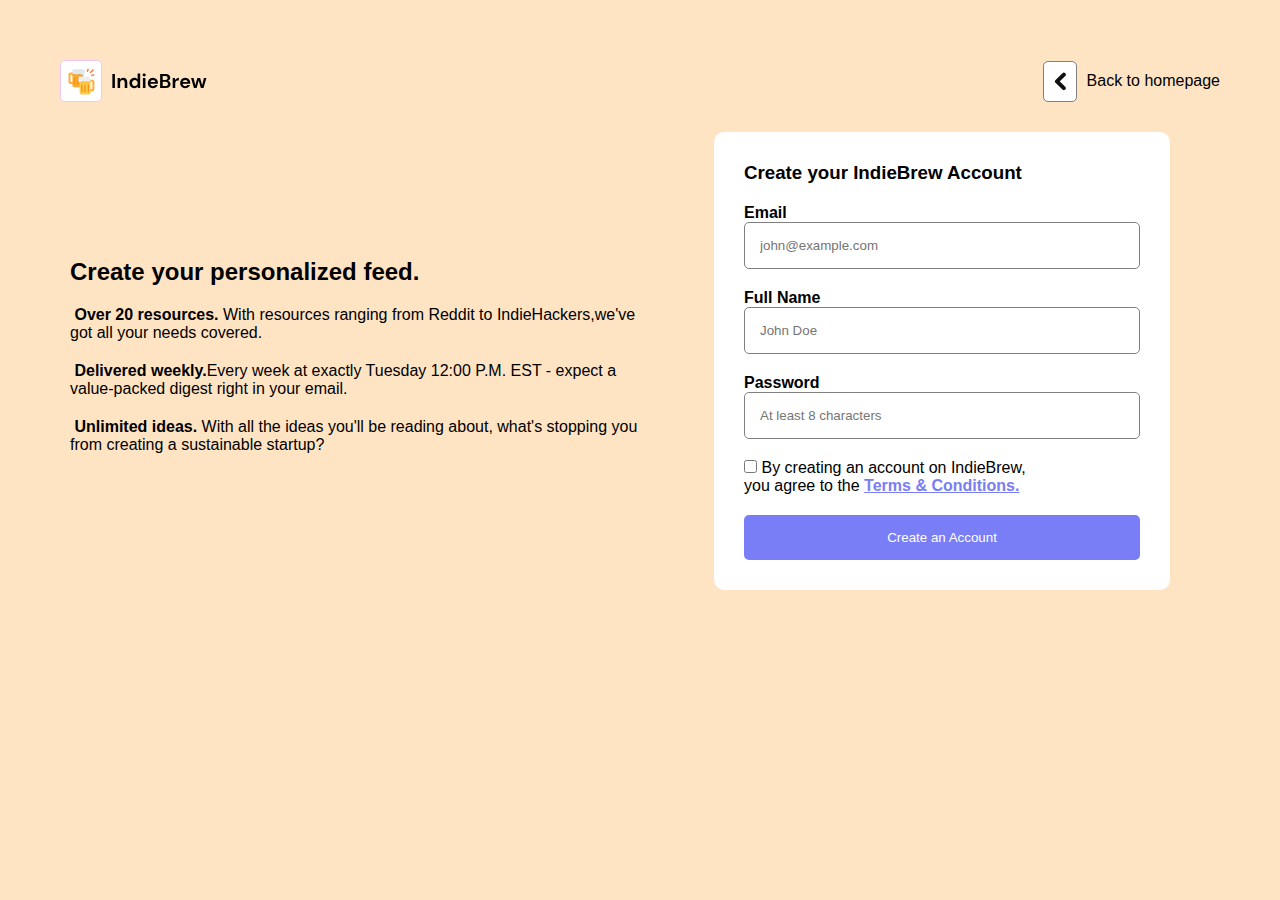
==== signup.html @ 06c8d7fa "Add files via upload" ====
<!DOCTYPE html>
<html lang="en">
<head>
    <meta charset="UTF-8">
    <meta http-equiv="X-UA-Compatible" content="IE=edge">
    <meta name="viewport" content="width=device-width, initial-scale=1.0">
    <link rel="stylesheet" href="signup.css">
    <title>Document</title>
</head>
<body>
    <div class="container">
        <header>
            <nav class="navbar">
                <div class="nav1">
                    <img src="Logo.svg" alt="Logo">
                </div>
                <div>
                    <a href="./index.html" class="nav2">
                        <img src="Back Arrow.svg" alt="Back Arrow" class="arrow-logo">
                        <span class="homepage">Back to homepage</span>
                    </a>
                </div>
            </nav>
        </header>
        <div class="flex-container">
            <section id="info">
                <h2>Create your personalized feed.</h2>
                <p>
                    <img src="" alt=""> <b>Over 20 resources.</b> With
                    resources ranging from Reddit to IndieHackers,we've got all 
                    your needs covered.
                </p>
                <p>
                    <img src="" alt=""> <b>Delivered weekly.</b>Every week at exactly
                    Tuesday 12:00 P.M. EST - expect a value-packed digest right in your 
                    email.
                </p>
                <p>
                    <img src="" alt=""> <b>Unlimited ideas.</b> With all the ideas you'll
                    be reading about, what's stopping you from creating a sustainable startup?
                </p>
            </section>
            <section id="signup">
                <h3>Create your IndieBrew Account</h3>
                <form action="">
                    <label for="email" class="email"> <b>Email</b> <br> 
                        <input type="email" name="email" id="email" placeholder="john@example.com">
                    </label><br>
                    <label for="name" class="name"> <b>Full Name</b> <br>
                        <input type="text" name="name" id="name" placeholder="John Doe">
                    </label> <br>
                    <label for="psword" class="psword"> <b>Password</b> <br>
                        <input type="password" name="psword" id="psword" placeholder="At least 8 characters">
                    </label> <br>
                    <div class="check">
                        <input type="checkbox" name="check" id="check" required>
                        By creating an account on IndieBrew, you agree to the 
                        <a href="#" class="terms"> <b>Terms & Conditions.</b> <a>
                    </div>
                    <input type="button" value="Create an Account" class="btn">
                </form>
            </section>
        </div>
    </div>
</body>
</html>
---- signup.css ----
*{
    margin: 0;
    padding: 0;
    box-sizing: border-box;
    font-family: Arial, Helvetica, sans-serif;
}
body{
    background-color: bisque;
}
.container{
    padding: 30px 20px;
}
.navbar{
    display: flex;
    justify-content: space-between;
}
.back{
    text-decoration: none;
}
.homepage{
    display: none;
    cursor: pointer;
    color: black;
    text-decoration: none;
}
.arrow-logo{
    border: 0.4px solid grey;
    background-color: #fff;
    padding: 10px;
    border-radius: 5px;
}
#info{
    margin-top: 40px;
    padding: 10px;
}
h2, p{
    margin-bottom: 20px;
}
#signup{
    background-color: #fff;
    padding: 30px;
    border-radius: 10px;
    margin-top: 30px;
}
input[type=email],input[type=text],input[type=password] {
    width: 100%;
    padding: 15px;
    border-radius: 5px;
    border: 0.3px solid grey;
    margin-bottom: 20px;
}
h3, .check{
    margin-bottom: 20px;
}
.check{
    width: 75%;
}
.terms{
    color: #797ef6;
    cursor: pointer;
}
.btn{
    background-color: #797ef6;
    border: none;
    border-radius: 5px;
    width: 100%;
    padding: 15px;
    color: #fff;
    text-align: center;
    cursor: pointer;
}
@media  screen and (min-width:650px) {
    .homepage{
        display: inline;
    }
    nav{
        display: flex;
        align-items: center;
        justify-content: space-between;
    }
    .nav2, .nav1{
        display: flex;
        align-items: center;
        gap: 10px;
    }
    .nav2{
        text-decoration: none;
    }
}
@media screen and (min-width:900px) {
    .container{
        margin: 30px 40px;
    }
    .flex-container{
        display: flex;
        align-items: center;
        justify-content: space-between;
        gap: 50px;
    }
}
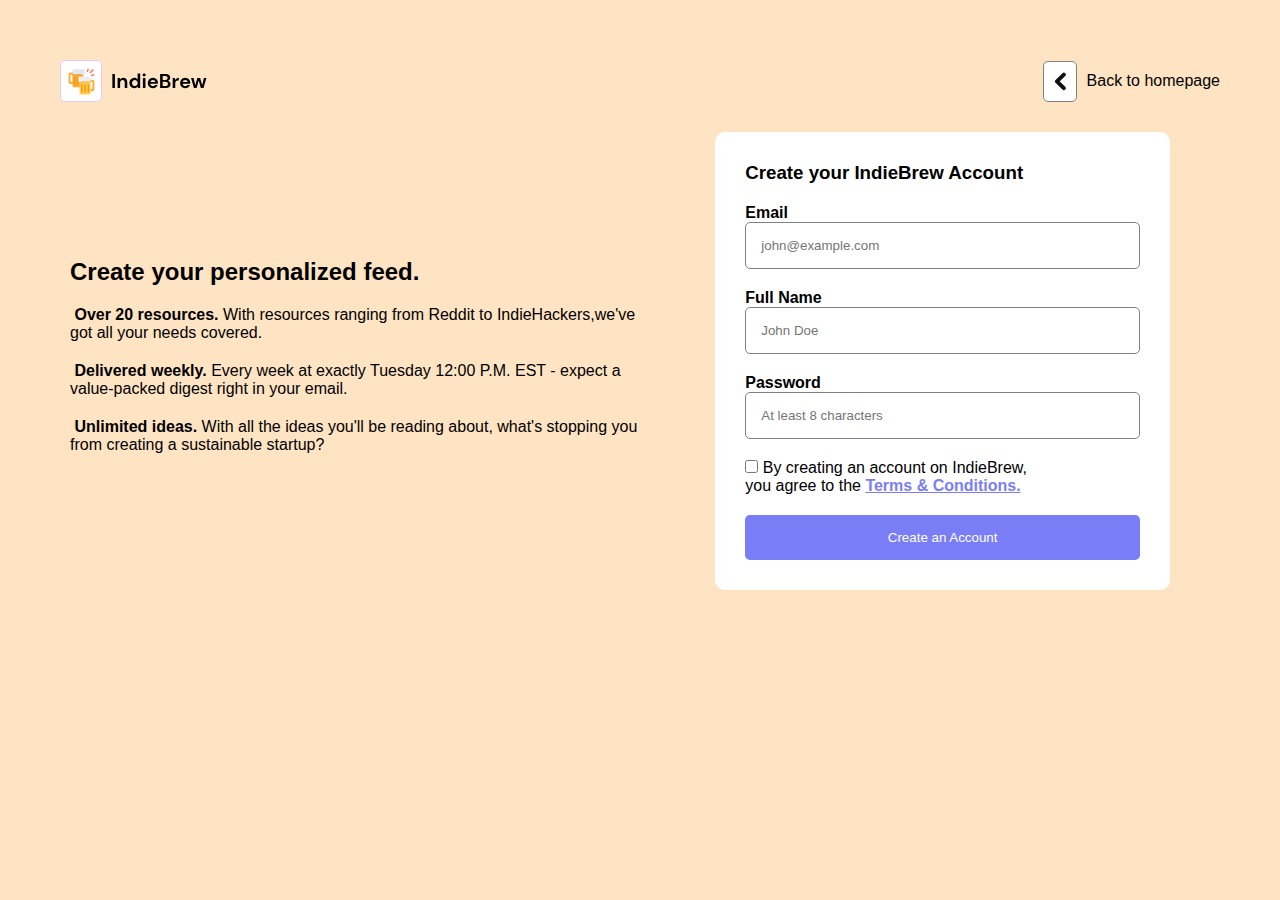
==== commit 8babb090: "Update signup.html" ====
--- a/signup.html
+++ b/signup.html
@@ -31,7 +31,7 @@
                     your needs covered.
                 </p>
                 <p>
-                    <img src="" alt=""> <b>Delivered weekly.</b>Every week at exactly
+                    <img src="" alt=""> <b>Delivered weekly.</b> Every week at exactly
                     Tuesday 12:00 P.M. EST - expect a value-packed digest right in your 
                     email.
                 </p>
@@ -63,4 +63,4 @@
         </div>
     </div>
 </body>
-</html>+</html>
